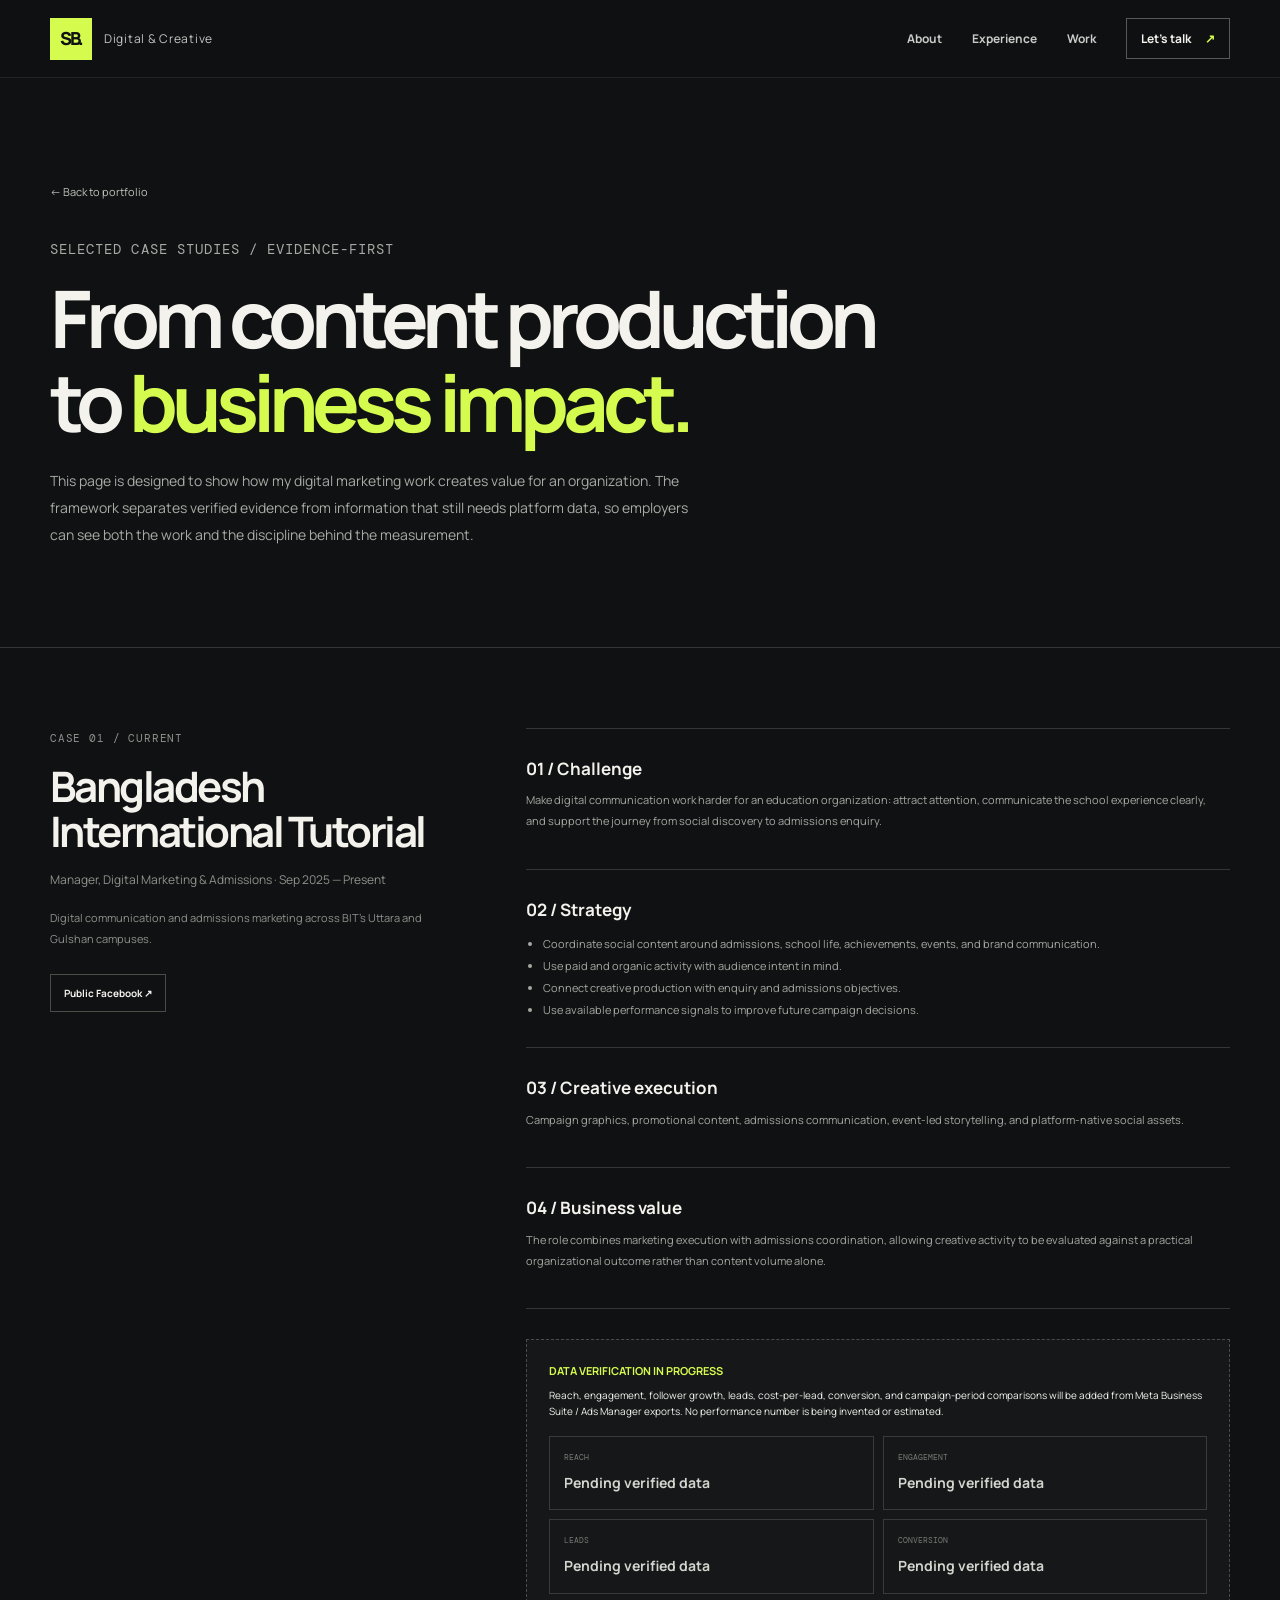
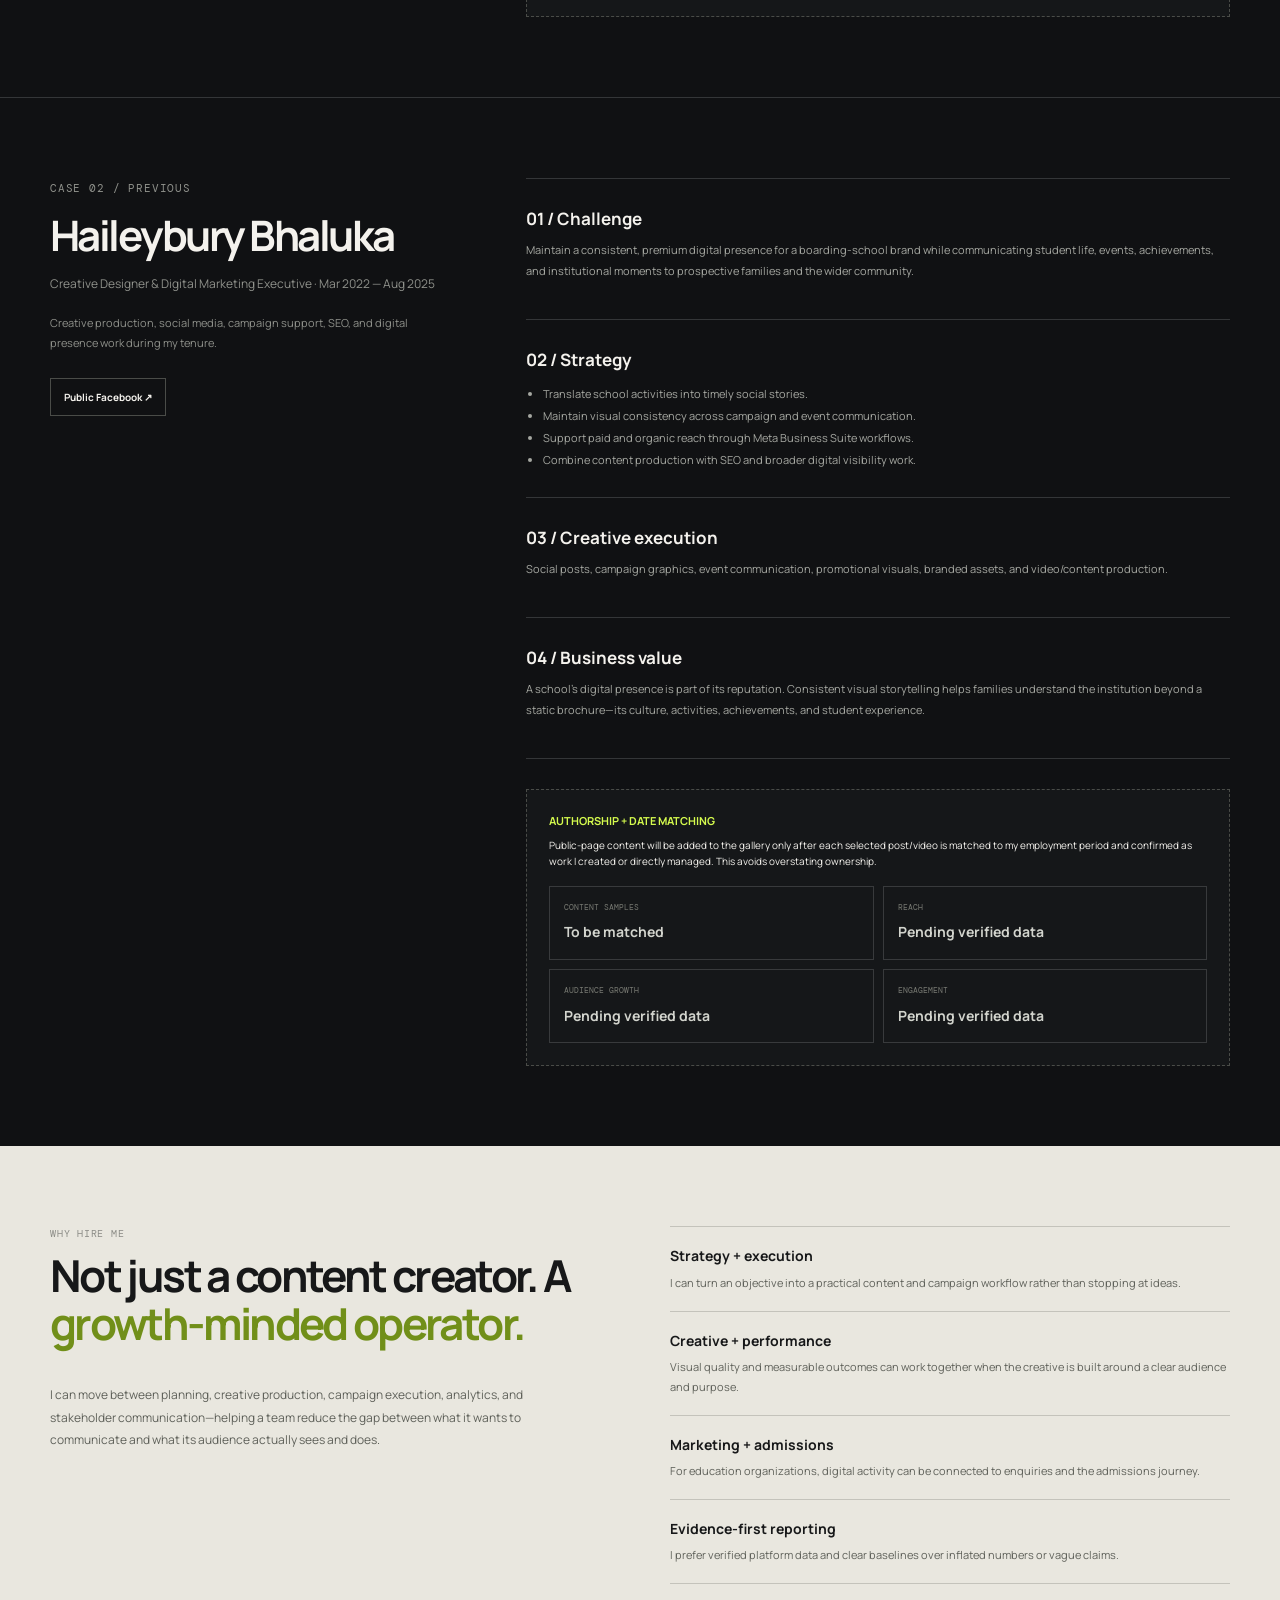
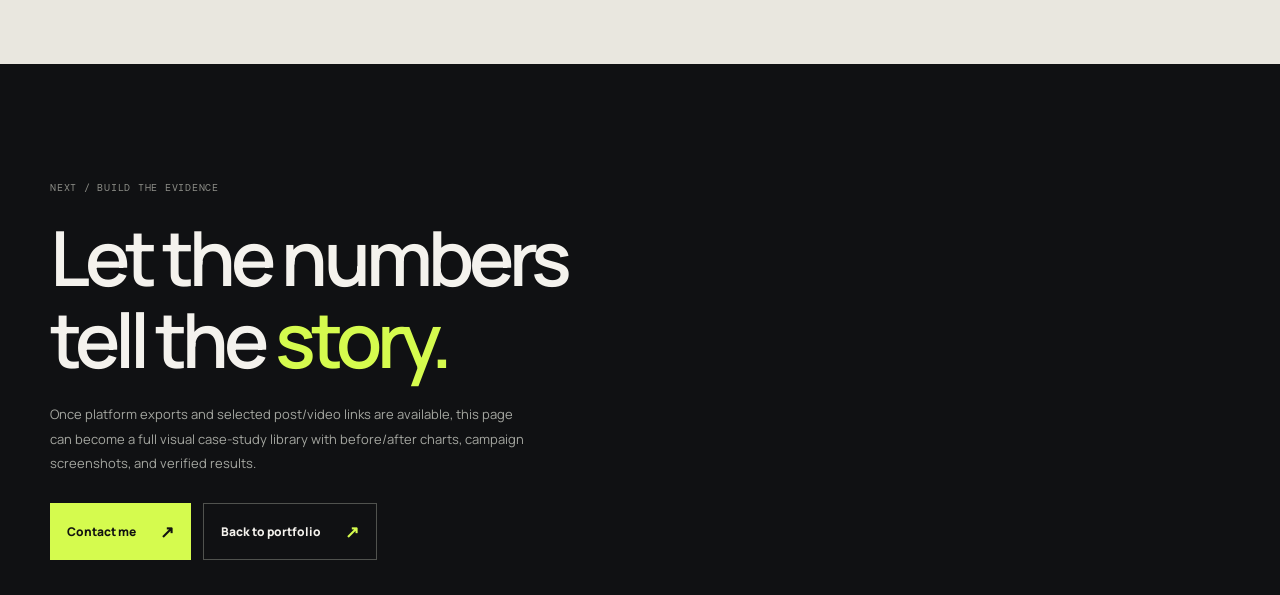
==== case-studies.html @ c9d2b6c3 "Add evidence-first marketing case studies" ====
<!DOCTYPE html>
<html lang="en">
<head>
  <meta charset="UTF-8">
  <meta name="viewport" content="width=device-width, initial-scale=1.0">
  <meta name="description" content="Sonjibon Barua — selected digital marketing and creative case studies from BIT and Haileybury Bhaluka.">
  <title>Case Studies — Sonjibon Barua</title>
  <link rel="preconnect" href="https://fonts.googleapis.com">
  <link rel="preconnect" href="https://fonts.gstatic.com" crossorigin>
  <link href="https://fonts.googleapis.com/css2?family=DM+Mono:wght@400;500&family=Manrope:wght@400;500;600;700;800&display=swap" rel="stylesheet">
  <link rel="stylesheet" href="styles.css">
  <style>
    .case-hero{padding:100px 0 85px}.case-hero h1{max-width:900px}.case-hero p{max-width:650px;color:#a8aaa4;font-size:14px;line-height:1.9}.back-link{display:inline-flex;gap:12px;margin-bottom:35px;font-size:11px;color:#bfc1bb}.case{padding:80px 0;border-top:1px solid #343638}.case-grid{display:grid;grid-template-columns:.72fr 1.28fr;gap:80px}.case-side{position:sticky;top:105px;align-self:start}.case-side h2{font-size:42px;line-height:1.08;letter-spacing:-.06em;margin:15px 0}.case-side .company{font-size:12px}.case-side p{font-size:11px;color:#8f918b;line-height:1.85}.case-main{border-top:1px solid #343638}.case-block{padding:26px 0;border-bottom:1px solid #343638}.case-block h3{font-size:17px;margin:0 0 8px}.case-block p{font-size:11px;color:#a6a8a2;line-height:1.9;max-width:700px}.case-list{margin:10px 0 0;padding-left:17px;color:#a6a8a2;font-size:11px;line-height:2}.evidence{margin-top:30px;padding:22px;border:1px dashed #4a4c48;background:#151719}.evidence strong{display:block;color:var(--accent);font-size:11px;margin-bottom:7px}.evidence p{margin:0;font-size:10px}.metric-grid{display:grid;grid-template-columns:repeat(2,1fr);gap:9px;margin-top:17px}.metric{border:1px solid #383a3c;padding:14px}.metric span{display:block;font-family:var(--mono);font-size:8px;color:#777972;margin-bottom:6px}.metric b{font-size:14px;color:#d2d4cd}.value-band{background:var(--paper);color:var(--dark-ink);padding:80px 0}.value-grid{display:grid;grid-template-columns:1fr 1fr;gap:60px}.value-grid h2{font-size:44px;line-height:1.08;letter-spacing:-.06em}.value-grid h2 em{color:#718f19;font-style:normal}.value-list{border-top:1px solid #c4c3bb}.value-item{padding:18px 0;border-bottom:1px solid #c4c3bb}.value-item h3{font-size:14px;margin-bottom:5px}.value-item p{font-size:11px;color:#5f615a;margin:0;line-height:1.8}.source-links{display:flex;gap:10px;flex-wrap:wrap;margin-top:25px}.source-links a{border:1px solid #4a4c48;padding:10px 13px;font-size:10px;font-weight:700}.source-links a:hover{background:#242625;color:var(--accent)}@media(max-width:700px){.case-hero{padding:70px 0}.case-grid,.value-grid{grid-template-columns:1fr;gap:35px}.case-side{position:static}.case-side h2{font-size:38px}.metric-grid{grid-template-columns:1fr}.value-grid h2{font-size:39px}}
  </style>
</head>
<body>
<header class="site-header">
  <a class="brand" href="index.html"><span class="brand-mark">SB.</span><span class="brand-label">Digital & Creative</span></a>
  <nav class="nav-links" style="display:flex"><a href="index.html#about">About</a><a href="index.html#experience">Experience</a><a href="index.html#work">Work</a><a class="nav-cta" href="index.html#contact">Let’s talk <span>↗</span></a></nav>
</header>
<main>
  <section class="case-hero section-wrap">
    <a class="back-link" href="index.html">← Back to portfolio</a>
    <p class="section-kicker">SELECTED CASE STUDIES / EVIDENCE-FIRST</p>
    <h1>From content production to <em>business impact.</em></h1>
    <p>This page is designed to show how my digital marketing work creates value for an organization. The framework separates verified evidence from information that still needs platform data, so employers can see both the work and the discipline behind the measurement.</p>
  </section>

  <section class="case" id="bit">
    <div class="section-wrap case-grid">
      <aside class="case-side">
        <p class="section-kicker">CASE 01 / CURRENT</p>
        <h2>Bangladesh International Tutorial</h2>
        <p class="company">Manager, Digital Marketing & Admissions · Sep 2025 — Present</p>
        <p>Digital communication and admissions marketing across BIT’s Uttara and Gulshan campuses.</p>
        <div class="source-links"><a href="https://www.facebook.com/bitschoolofficialpage" target="_blank" rel="noreferrer">Public Facebook ↗</a></div>
      </aside>
      <div class="case-main">
        <div class="case-block"><h3>01 / Challenge</h3><p>Make digital communication work harder for an education organization: attract attention, communicate the school experience clearly, and support the journey from social discovery to admissions enquiry.</p></div>
        <div class="case-block"><h3>02 / Strategy</h3><ul class="case-list"><li>Coordinate social content around admissions, school life, achievements, events, and brand communication.</li><li>Use paid and organic activity with audience intent in mind.</li><li>Connect creative production with enquiry and admissions objectives.</li><li>Use available performance signals to improve future campaign decisions.</li></ul></div>
        <div class="case-block"><h3>03 / Creative execution</h3><p>Campaign graphics, promotional content, admissions communication, event-led storytelling, and platform-native social assets.</p></div>
        <div class="case-block"><h3>04 / Business value</h3><p>The role combines marketing execution with admissions coordination, allowing creative activity to be evaluated against a practical organizational outcome rather than content volume alone.</p></div>
        <div class="evidence"><strong>DATA VERIFICATION IN PROGRESS</strong><p>Reach, engagement, follower growth, leads, cost-per-lead, conversion, and campaign-period comparisons will be added from Meta Business Suite / Ads Manager exports. No performance number is being invented or estimated.</p><div class="metric-grid"><div class="metric"><span>REACH</span><b>Pending verified data</b></div><div class="metric"><span>ENGAGEMENT</span><b>Pending verified data</b></div><div class="metric"><span>LEADS</span><b>Pending verified data</b></div><div class="metric"><span>CONVERSION</span><b>Pending verified data</b></div></div></div>
      </div>
    </div>
  </section>

  <section class="case" id="haileybury">
    <div class="section-wrap case-grid">
      <aside class="case-side">
        <p class="section-kicker">CASE 02 / PREVIOUS</p>
        <h2>Haileybury Bhaluka</h2>
        <p class="company">Creative Designer & Digital Marketing Executive · Mar 2022 — Aug 2025</p>
        <p>Creative production, social media, campaign support, SEO, and digital presence work during my tenure.</p>
        <div class="source-links"><a href="https://www.facebook.com/haileybury.bhaluka" target="_blank" rel="noreferrer">Public Facebook ↗</a></div>
      </aside>
      <div class="case-main">
        <div class="case-block"><h3>01 / Challenge</h3><p>Maintain a consistent, premium digital presence for a boarding-school brand while communicating student life, events, achievements, and institutional moments to prospective families and the wider community.</p></div>
        <div class="case-block"><h3>02 / Strategy</h3><ul class="case-list"><li>Translate school activities into timely social stories.</li><li>Maintain visual consistency across campaign and event communication.</li><li>Support paid and organic reach through Meta Business Suite workflows.</li><li>Combine content production with SEO and broader digital visibility work.</li></ul></div>
        <div class="case-block"><h3>03 / Creative execution</h3><p>Social posts, campaign graphics, event communication, promotional visuals, branded assets, and video/content production.</p></div>
        <div class="case-block"><h3>04 / Business value</h3><p>A school’s digital presence is part of its reputation. Consistent visual storytelling helps families understand the institution beyond a static brochure—its culture, activities, achievements, and student experience.</p></div>
        <div class="evidence"><strong>AUTHORSHIP + DATE MATCHING</strong><p>Public-page content will be added to the gallery only after each selected post/video is matched to my employment period and confirmed as work I created or directly managed. This avoids overstating ownership.</p><div class="metric-grid"><div class="metric"><span>CONTENT SAMPLES</span><b>To be matched</b></div><div class="metric"><span>REACH</span><b>Pending verified data</b></div><div class="metric"><span>AUDIENCE GROWTH</span><b>Pending verified data</b></div><div class="metric"><span>ENGAGEMENT</span><b>Pending verified data</b></div></div></div>
      </div>
    </div>
  </section>

  <section class="value-band">
    <div class="section-wrap value-grid">
      <div><p class="section-kicker">WHY HIRE ME</p><h2>Not just a content creator. A <em>growth-minded operator.</em></h2><p style="font-size:12px;line-height:1.9;color:#5f615a;max-width:480px">I can move between planning, creative production, campaign execution, analytics, and stakeholder communication—helping a team reduce the gap between what it wants to communicate and what its audience actually sees and does.</p></div>
      <div class="value-list">
        <div class="value-item"><h3>Strategy + execution</h3><p>I can turn an objective into a practical content and campaign workflow rather than stopping at ideas.</p></div>
        <div class="value-item"><h3>Creative + performance</h3><p>Visual quality and measurable outcomes can work together when the creative is built around a clear audience and purpose.</p></div>
        <div class="value-item"><h3>Marketing + admissions</h3><p>For education organizations, digital activity can be connected to enquiries and the admissions journey.</p></div>
        <div class="value-item"><h3>Evidence-first reporting</h3><p>I prefer verified platform data and clear baselines over inflated numbers or vague claims.</p></div>
      </div>
    </div>
  </section>

  <section class="contact-section"><div class="section-wrap contact-inner"><p class="section-kicker">NEXT / BUILD THE EVIDENCE</p><h2>Let the numbers<br>tell the <em>story.</em></h2><p>Once platform exports and selected post/video links are available, this page can become a full visual case-study library with before/after charts, campaign screenshots, and verified results.</p><div class="contact-actions"><a class="button button-primary" href="index.html#contact">Contact me <span>↗</span></a><a class="button button-outline" href="index.html">Back to portfolio <span>↗</span></a></div></div></section>
</main>
</body>
</html>
---- styles.css ----
:root{--bg:#101113;--panel:#17191c;--ink:#f4f2ed;--muted:#a1a3a4;--line:#343638;--accent:#d5fb4e;--coral:#ff765d;--paper:#e9e7df;--dark-ink:#171819;--font:"Manrope",sans-serif;--mono:"DM Mono",monospace}
*{box-sizing:border-box}html{scroll-behavior:smooth;scroll-padding-top:86px}body{margin:0;color:var(--ink);background:var(--bg);font-family:var(--font);line-height:1.6;overflow-x:hidden}a{color:inherit;text-decoration:none}button{font:inherit}::selection{color:var(--bg);background:var(--accent)}.section-wrap{width:min(1180px,calc(100% - 64px));margin-inline:auto}
.site-header{height:78px;padding:0 max(32px,calc((100vw - 1180px)/2));display:flex;align-items:center;justify-content:space-between;border-bottom:1px solid rgba(255,255,255,.08);position:sticky;top:0;z-index:20;background:rgba(16,17,19,.9);backdrop-filter:blur(18px)}.brand{display:flex;align-items:center;gap:12px}.brand-mark{display:grid;place-items:center;width:42px;height:42px;color:var(--bg);background:var(--accent);font-weight:800;letter-spacing:-2px;font-size:18px}.brand-label{font-size:12px;color:#c5c5c2;letter-spacing:.06em}.nav-links{display:flex;align-items:center;gap:30px;font-size:12px;font-weight:700}.nav-links a{color:#cacbc8;transition:color .2s}.nav-links a:hover{color:var(--accent)}.nav-links .nav-cta{border:1px solid #595a58;color:var(--ink);padding:10px 14px}.nav-cta span{color:var(--accent);margin-left:12px}.menu-toggle{display:none}
.hero{min-height:690px;display:grid;grid-template-columns:1.08fr .92fr;align-items:center;gap:44px;padding-top:72px;padding-bottom:74px;position:relative}.eyebrow,.section-kicker,.mono,.art-label,.art-foot,.project-type,.impact-label,.hero-bottomline,.timeline-date{font-family:var(--mono);letter-spacing:.075em;font-size:10px}.eyebrow{display:flex;align-items:center;gap:10px;color:#bbbdb8;margin-bottom:24px}.status-dot{width:7px;height:7px;background:var(--accent);border-radius:50%;box-shadow:0 0 15px rgba(213,251,78,.55)}h1,h2,h3,p{margin-top:0}h1{font-size:clamp(48px,6.2vw,82px);line-height:1.06;letter-spacing:-.075em;font-weight:700;margin-bottom:24px}h1 em,h2 em,.statement span{font-style:normal;color:var(--accent)}.hero-lede{max-width:540px;font-size:15px;line-height:1.9;color:#b8b9b6}.hero-actions{display:flex;gap:26px;align-items:center;margin-top:32px}.button{display:inline-flex;align-items:center;justify-content:space-between;gap:24px;padding:14px 17px;font-size:12px;font-weight:800;transition:transform .2s,background .2s,color .2s}.button:hover{transform:translateY(-3px)}.button span{font-size:17px}.button-primary{background:var(--accent);color:#121310}.button-primary:hover{background:#e2ff82}.text-link{display:inline-flex;align-items:center;gap:14px;border-bottom:1px solid #62645f;padding-bottom:6px;font-size:12px;font-weight:700}.text-link span{color:var(--accent)}.hero-note{display:flex;align-items:center;gap:9px;margin-top:55px;color:#aaa;font-size:10px}.hero-note .mono{color:#737570;font-size:9px}.note-separator{height:14px;width:1px;background:#494a47;margin:0 7px}
.hero-visual{min-height:430px;position:relative;display:grid;place-items:center;isolation:isolate}.hero-visual:before{content:"";position:absolute;inset:12% 7%;background:radial-gradient(ellipse,rgba(213,251,78,.14),transparent 60%);filter:blur(15px);z-index:-1}.visual-orbit{position:absolute;width:min(380px,90%);aspect-ratio:1;border:1px solid rgba(255,255,255,.12);border-radius:50%}.orbit-one{transform:rotate(-30deg) scaleY(.74);border-color:rgba(213,251,78,.45)}.orbit-two{transform:rotate(42deg) scaleY(.96);width:min(300px,74%);border-style:dashed}.visual-core{width:208px;height:208px;border-radius:50%;display:flex;flex-direction:column;justify-content:center;align-items:center;background:linear-gradient(135deg,#d9fc62,#a8cf34);color:#141610;box-shadow:0 20px 90px rgba(213,251,78,.12);transform:rotate(-8deg)}.visual-core span{font-family:var(--mono);font-size:10px;letter-spacing:.13em}.visual-core strong{font-size:42px;font-weight:400;line-height:1.3}.float-tag{position:absolute;padding:11px 14px;font-size:11px;background:#222427;border:1px solid #404247;box-shadow:0 12px 35px #0004}.tag-top{top:15%;right:0;transform:rotate(5deg)}.tag-spark{color:var(--coral);margin-right:8px}.tag-bottom{left:0;bottom:18%;transform:rotate(-4deg)}.tag-bottom span{color:var(--accent);margin-left:15px}.visual-index{position:absolute;bottom:5%;right:6%;color:#70716d}.hero-bottomline{position:absolute;bottom:22px;left:0;right:0;display:flex;gap:16px;align-items:center;color:#6f716d;font-size:9px}.scroll-line{width:80px;height:1px;background:#666762}
.intro-band{background:var(--paper);color:var(--dark-ink);padding:85px 0 88px}.intro-grid{display:grid;grid-template-columns:1fr 2fr;gap:45px}.section-kicker{color:#8c8d87;font-size:10px}.intro-grid .section-kicker{color:#53554e}.statement{font-size:clamp(25px,3.3vw,43px);line-height:1.35;max-width:800px;letter-spacing:-.04em;font-weight:600;margin-bottom:20px}.statement span{color:#718f19}.muted{color:#666862}.intro-sub{max-width:590px;font-size:13px}
.about-section{padding-top:125px;padding-bottom:128px}.section-heading{display:grid;grid-template-columns:1fr 2fr;gap:45px;margin-bottom:58px;align-items:start}.section-heading h2,.work-header h2,.impact-heading h2,.toolkit-title h2,.contact-inner h2{font-size:clamp(38px,5vw,62px);line-height:1.08;letter-spacing:-.065em;font-weight:600;margin:0}.about-content{display:grid;grid-template-columns:.9fr 1.1fr;gap:100px}.about-copy{max-width:450px;color:#aeb0ac;font-size:13px;line-height:1.95}.about-copy .large-copy{color:var(--ink);font-size:21px;font-weight:600;line-height:1.55;letter-spacing:-.025em}.about-copy .text-link{color:var(--ink);margin-top:14px}.capability-list{border-top:1px solid var(--line)}.capability{display:grid;grid-template-columns:35px 1fr 20px;align-items:start;gap:20px;padding:21px 0;border-bottom:1px solid var(--line)}.cap-num{color:var(--accent);font-family:var(--mono);font-size:10px;padding-top:5px}.capability h3{font-size:16px;margin-bottom:4px;letter-spacing:-.03em}.capability p{color:#999b97;font-size:11px;margin-bottom:0}.cap-arrow{color:#74766f}
.experience-section{padding:112px 0 120px;background:#181a1c}.experience-section .section-heading{margin-bottom:55px}.timeline{border-top:1px solid #37393b}.timeline-item{display:grid;grid-template-columns:.65fr 2fr;gap:70px;padding:35px 0 38px;border-bottom:1px solid #37393b}.timeline-date{color:#a0a29b;padding-top:7px}.timeline-top{display:flex;justify-content:space-between;gap:20px}.timeline-top h3{font-size:19px;letter-spacing:-.035em;margin-bottom:5px}.company{font-size:12px;color:var(--accent);margin-bottom:17px}.timeline-index{color:#666861;font-family:var(--mono);font-size:11px}.timeline-description{font-size:12px;line-height:1.8;color:#b6b7b2;max-width:700px}.tag-row{display:flex;gap:7px;flex-wrap:wrap;margin-top:16px}.tag-row span{border:1px solid #45474a;color:#b9bbb5;padding:5px 9px;font-size:9px}.small-note{color:#797b76;font-size:10px;margin-top:20px}
.work-section{padding-top:125px;padding-bottom:125px}.work-header{display:grid;grid-template-columns:1fr 1fr;align-items:end;gap:50px;margin-bottom:52px}.work-header h2{margin-top:12px}.work-intro{font-size:12px;line-height:1.9;color:#a8aaa4;max-width:450px;justify-self:end}.project-grid{display:grid;grid-template-columns:repeat(2,minmax(0,1fr));gap:25px;align-items:start}.project-card{min-width:0;border:1px solid #343638;padding:12px 12px 20px;background:#17191b}.project-card:nth-child(3){grid-column:1/-1}.project-art{min-height:310px;position:relative;display:flex;flex-direction:column;justify-content:space-between;padding:24px;overflow:hidden}.art-bit{background:#d7e9ff;color:#101a38}.art-bit:before{content:"";position:absolute;width:300px;height:300px;border:1px solid #8aa6ce;border-radius:50%;right:-55px;top:-60px;box-shadow:0 0 0 30px #c8defc,0 0 0 60px #c0d7f8}.art-bit:after{content:"";position:absolute;width:100px;height:100px;right:30px;bottom:45px;border-radius:50%;background:#fc775a}.art-hailey{background:#dcd6c7;color:#21231f}.art-hailey:before{content:"";position:absolute;width:360px;height:240px;right:-65px;bottom:-80px;background:#a6b5a0;border-radius:50% 50% 0 0;transform:rotate(-18deg)}.art-hailey:after{content:"";position:absolute;width:130px;height:180px;right:90px;bottom:-10px;border:1px solid #667360;transform:rotate(22deg)}.art-process{min-height:260px;background:#d5fb4e;color:#11130d}.art-label{position:relative;z-index:1;font-size:9px}.art-typography{position:relative;z-index:1;font-size:clamp(42px,5vw,66px);font-weight:800;letter-spacing:-.08em;line-height:.95;margin-top:30px}.art-typography em{color:#ff765d}.art-foot{position:relative;z-index:2;display:flex;justify-content:space-between;font-size:9px}.art-foot span:last-child{font-size:16px}.process-stack{display:flex;gap:13px;align-items:center;flex-wrap:wrap;margin:26px 0;font-family:var(--mono);font-weight:500;font-size:clamp(12px,1.8vw,20px)}.process-stack b{font-size:18px}.project-meta{display:flex;justify-content:space-between;gap:12px;padding:23px 11px 0}.project-type{color:#999b95;font-size:8px;margin-bottom:7px}.project-meta h3{font-size:17px;letter-spacing:-.035em;margin-bottom:0}.project-number{font-family:var(--mono);color:#737570;font-size:10px;padding-top:4px}.project-description{margin:15px 11px;color:#a2a49e;font-size:11px;line-height:1.85;max-width:600px}.project-link{display:flex;justify-content:space-between;align-items:center;margin:17px 11px 0;border-top:1px solid #37393b;padding-top:14px;font-size:11px;font-weight:700}.project-link span{color:var(--accent);font-size:16px}.evidence-note{margin:14px 11px 0;color:#757771;font-size:9px;line-height:1.7}.work-disclaimer{margin-top:25px;color:#7d7f79;font-size:10px;line-height:1.8;max-width:850px}
.impact-section{padding:120px 0;background:#1b1d1e}.impact-layout{display:grid;grid-template-columns:.8fr 1.2fr;gap:90px}.impact-heading h2{margin:20px 0 24px}.impact-heading>p:last-child{font-size:12px;color:#a8aaa4;line-height:1.9;max-width:360px}.impact-content{border-top:1px solid #404244}.impact-row{display:grid;grid-template-columns:35px 1fr auto;align-items:start;gap:18px;border-bottom:1px solid #404244;padding:22px 0}.impact-icon{font-size:24px;color:var(--accent)}.impact-row h3{font-size:15px;margin-bottom:5px}.impact-row p{color:#a2a49e;font-size:11px;max-width:360px;line-height:1.8;margin:0}.impact-label{color:#777973;font-size:8px;padding-top:7px}.metrics-panel{margin-top:28px;background:#111214;border:1px solid #3a3c3d;padding:25px;display:grid;grid-template-columns:1fr .9fr;gap:25px}.metrics-panel .section-kicker{font-size:8px}.metrics-panel h3{font-size:19px;letter-spacing:-.04em;margin:10px 0}.metrics-panel p:not(.section-kicker){font-size:10px;color:#9b9d97;line-height:1.85;margin:0}.metric-placeholders{display:flex;flex-direction:column;gap:9px}.metric-placeholders span{display:flex;justify-content:space-between;gap:10px;border-bottom:1px solid #343638;padding-bottom:8px;font-size:10px;color:#aaa}.metric-placeholders b{font-weight:500;color:var(--accent);text-align:right}
.toolkit-section{padding:100px 0;background:var(--paper);color:var(--dark-ink)}.toolkit-grid{display:grid;grid-template-columns:1fr 1fr;gap:70px}.toolkit-title .section-kicker{color:#66685f}.toolkit-title h2{margin-top:20px}.toolkit-title h2 em{color:#718f19}.tool-groups{border-top:1px solid #c7c6be}.tool-group{padding:19px 0;border-bottom:1px solid #c7c6be}.tool-group .mono{font-size:9px;color:#6d6e66}.tool-group p{margin:9px 0 0;font-size:13px;line-height:1.9;font-weight:600}
.contact-section{padding:116px 0 35px}.contact-inner>.section-kicker{margin-bottom:20px}.contact-inner h2{font-size:clamp(44px,6vw,76px)}.contact-inner h2 em{color:var(--accent)}.contact-inner>p:not(.section-kicker){max-width:480px;color:#a5a7a1;font-size:13px;line-height:1.9;margin-top:22px}.contact-actions{display:flex;gap:12px;flex-wrap:wrap;margin-top:27px}.button-outline{border:1px solid #50524e;color:var(--ink)}.button-outline span{color:var(--accent)}.button-outline:hover{background:#222427}.contact-footer{display:flex;justify-content:space-between;gap:20px;border-top:1px solid #393b3d;padding-top:20px;margin-top:100px;color:#747670;font-family:var(--mono);font-size:8px;letter-spacing:.07em}.contact-footer a{color:#c3c5be}
.reveal{opacity:0;transform:translateY(18px);transition:opacity .7s ease,transform .7s ease}.reveal.is-visible{opacity:1;transform:translateY(0)}
@media(max-width:900px){.nav-links{gap:16px}.hero{grid-template-columns:1fr .85fr;gap:15px}.about-content{gap:45px}.timeline-item{gap:35px}.impact-layout{gap:45px}.metrics-panel{grid-template-columns:1fr}.visual-core{width:175px;height:175px}}
@media(max-width:700px){.section-wrap{width:calc(100% - 38px)}.site-header{height:68px;padding:0 19px}.brand-mark{width:37px;height:37px}.brand-label{font-size:10px}.menu-toggle{display:flex;flex-direction:column;gap:5px;justify-content:center;background:transparent;border:0;padding:10px}.menu-toggle span{width:22px;height:1px;background:var(--ink)}.nav-links{display:none;position:absolute;left:0;right:0;top:68px;padding:22px 20px 27px;background:#17191b;border-bottom:1px solid #383a3b;flex-direction:column;align-items:stretch;gap:18px}.nav-links.is-open{display:flex}.nav-links .nav-cta{display:flex;justify-content:space-between}.hero{grid-template-columns:1fr;padding-top:70px;padding-bottom:75px;gap:10px}.hero-copy{position:relative;z-index:2}h1{font-size:clamp(48px,12vw,70px)}.hero-lede{font-size:13px}.hero-visual{min-height:340px;margin-top:0}.visual-core{width:160px;height:160px}.visual-core strong{font-size:33px}.visual-orbit{width:290px}.orbit-two{width:235px}.tag-top{right:1%;top:14%}.tag-bottom{left:0;bottom:11%}.hero-note{margin-top:35px;flex-wrap:wrap}.hero-bottomline{bottom:22px}.intro-band{padding:60px 0}.intro-grid,.section-heading,.about-content,.timeline-item,.work-header,.impact-layout,.toolkit-grid{grid-template-columns:1fr;gap:22px}.statement{font-size:29px}.about-section,.work-section{padding-top:78px;padding-bottom:82px}.section-heading{margin-bottom:34px}.section-heading h2,.work-header h2,.impact-heading h2,.toolkit-title h2{font-size:44px}.about-content{gap:35px}.experience-section{padding:78px 0}.timeline-item{gap:12px;padding:25px 0}.timeline-date{padding:0}.timeline-top h3{font-size:16px}.work-header{margin-bottom:30px}.work-intro{justify-self:start}.project-grid{grid-template-columns:1fr;gap:18px}.project-card:nth-child(3){grid-column:auto}.project-art{min-height:285px}.art-process{min-height:245px}.impact-section{padding:80px 0}.impact-layout{gap:40px}.impact-row{grid-template-columns:27px 1fr;gap:13px}.impact-label{grid-column:2}.metrics-panel{padding:20px}.toolkit-section{padding:75px 0}.toolkit-grid{gap:34px}.contact-section{padding:80px 0 24px}.contact-inner h2{font-size:47px}.contact-footer{margin-top:75px;display:grid;grid-template-columns:1fr 1fr}.contact-footer span:nth-child(2){grid-column:1/-1;grid-row:2}.contact-footer a{justify-self:end;grid-column:2;grid-row:1}}
@media(prefers-reduced-motion:reduce){html{scroll-behavior:auto}.reveal{opacity:1;transform:none;transition:none}*{transition:none!important}}
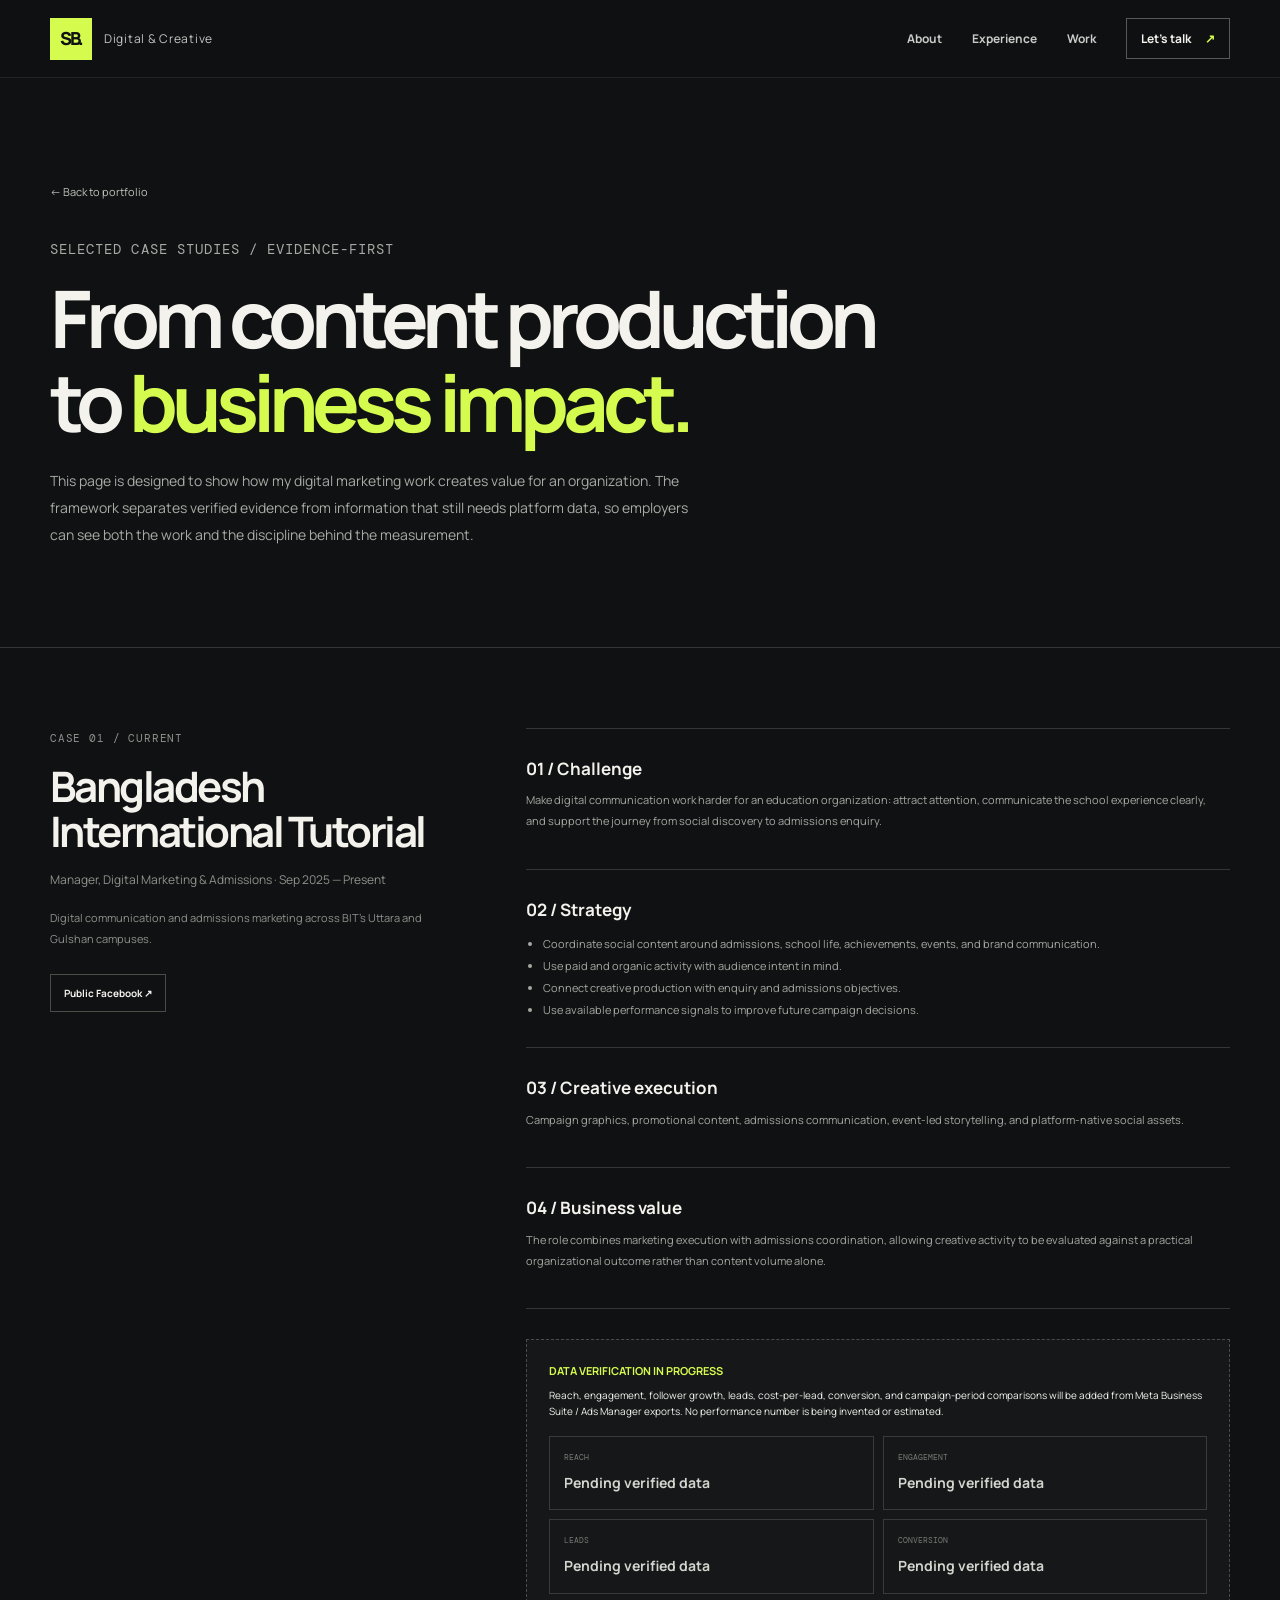
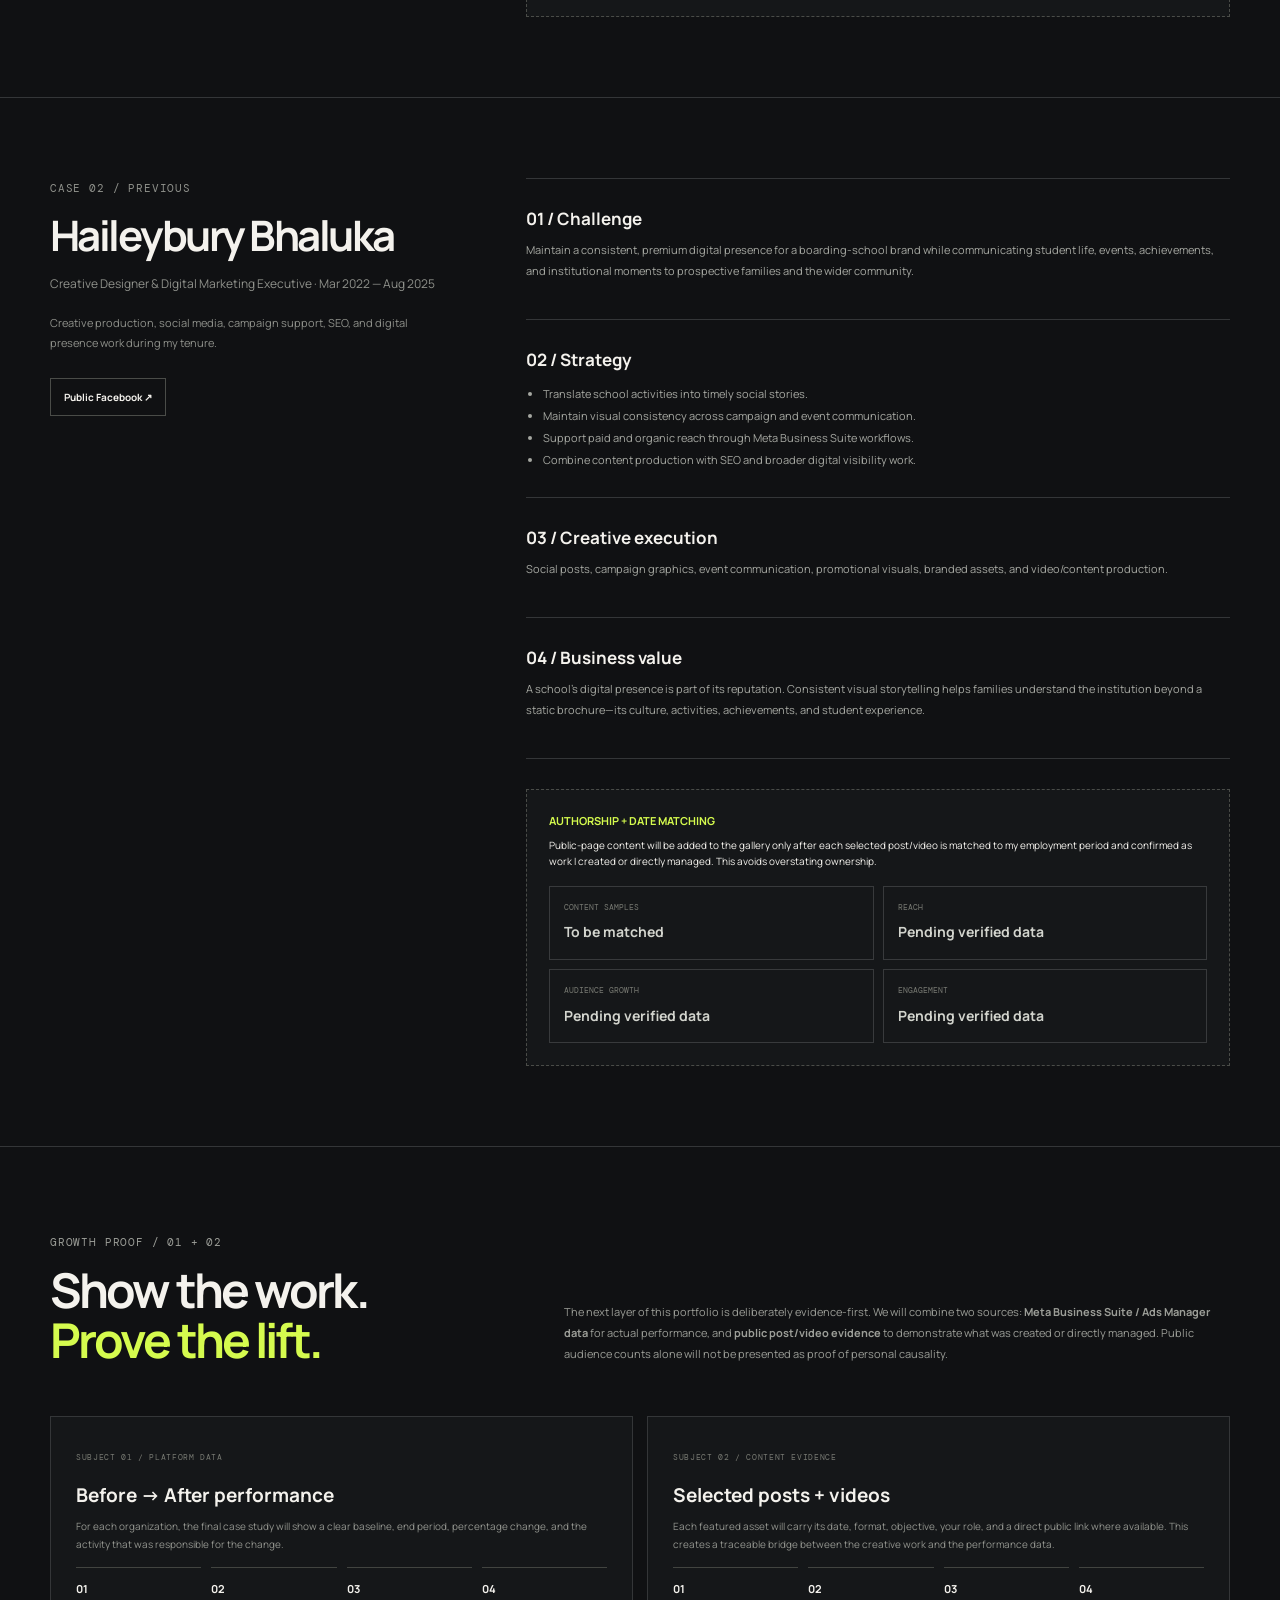
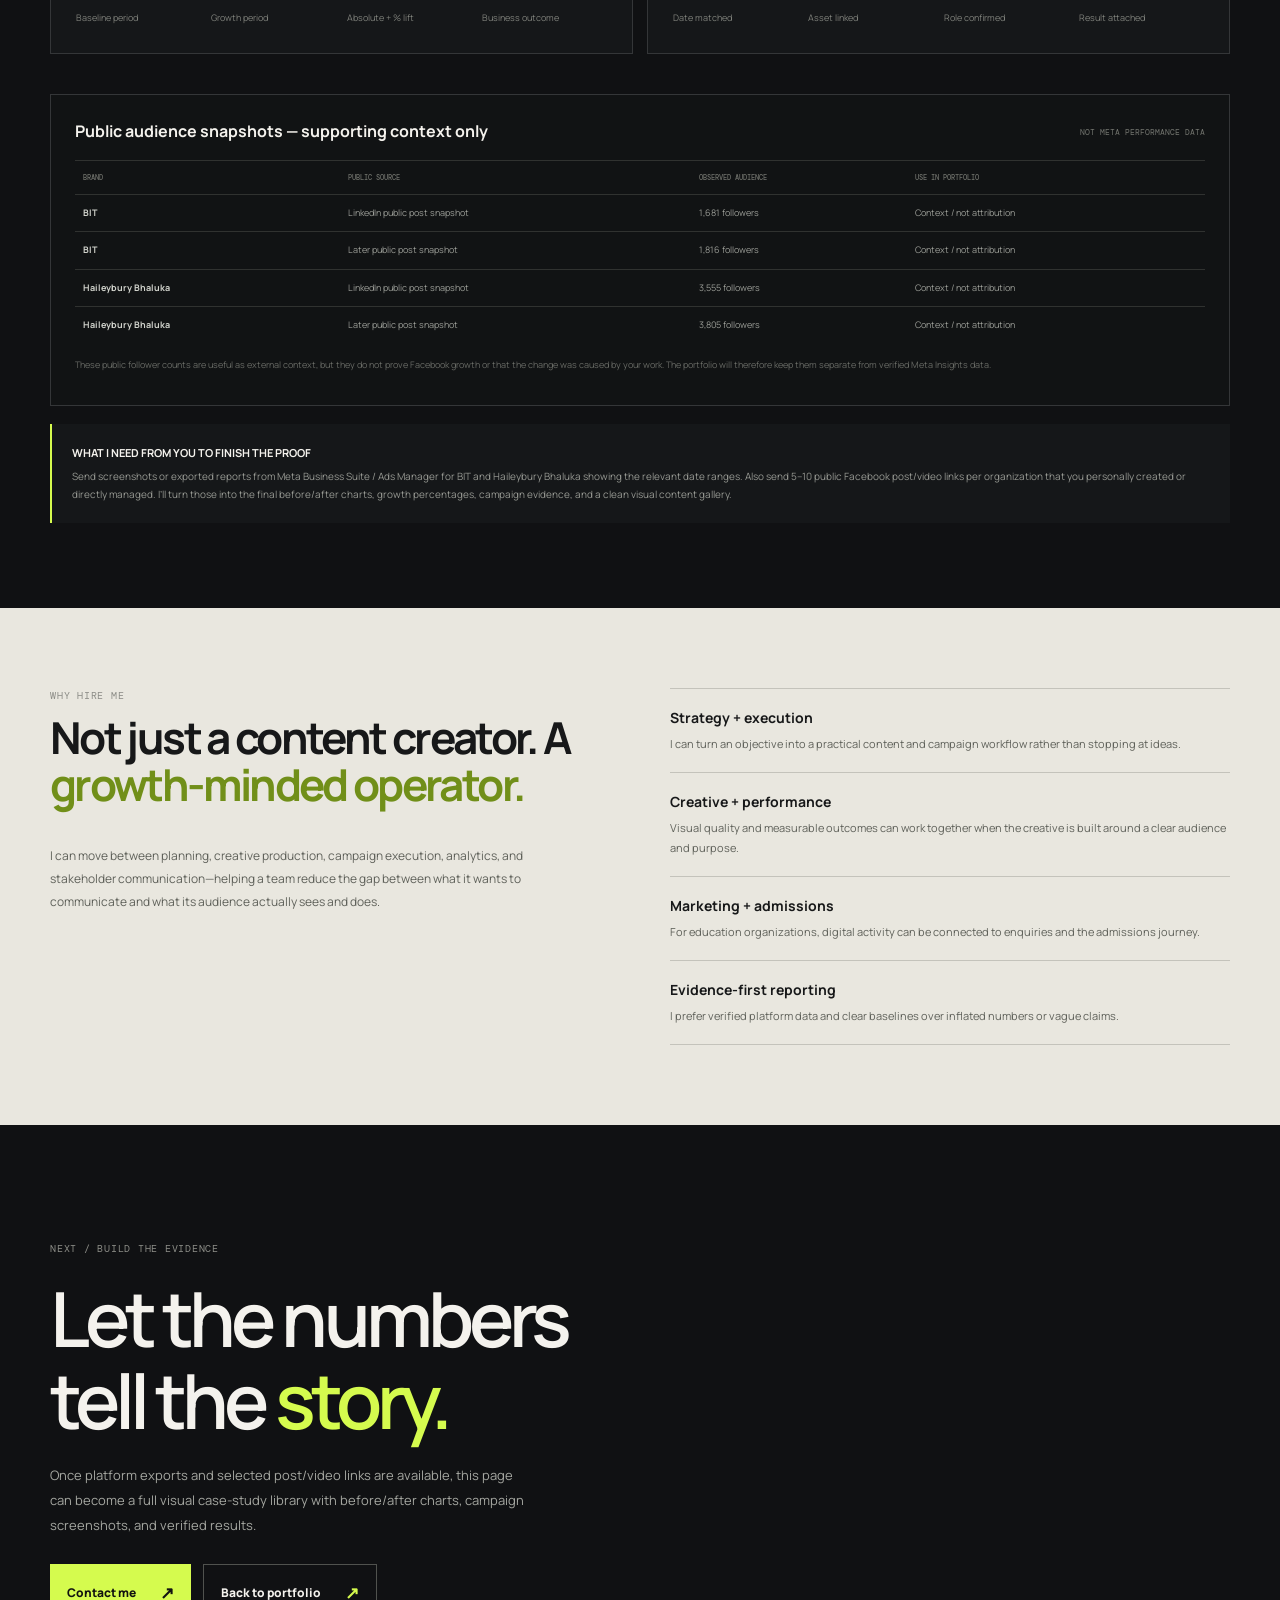
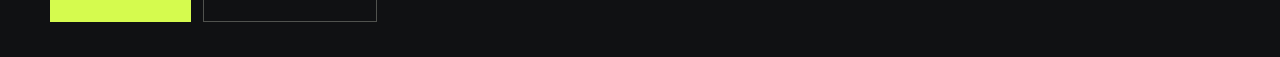
==== commit 2d74210d: "Build evidence-first growth proof section" ====
--- a/case-studies.html
+++ b/case-studies.html
@@ -10,7 +10,9 @@
   <link href="https://fonts.googleapis.com/css2?family=DM+Mono:wght@400;500&family=Manrope:wght@400;500;600;700;800&display=swap" rel="stylesheet">
   <link rel="stylesheet" href="styles.css">
   <style>
-    .case-hero{padding:100px 0 85px}.case-hero h1{max-width:900px}.case-hero p{max-width:650px;color:#a8aaa4;font-size:14px;line-height:1.9}.back-link{display:inline-flex;gap:12px;margin-bottom:35px;font-size:11px;color:#bfc1bb}.case{padding:80px 0;border-top:1px solid #343638}.case-grid{display:grid;grid-template-columns:.72fr 1.28fr;gap:80px}.case-side{position:sticky;top:105px;align-self:start}.case-side h2{font-size:42px;line-height:1.08;letter-spacing:-.06em;margin:15px 0}.case-side .company{font-size:12px}.case-side p{font-size:11px;color:#8f918b;line-height:1.85}.case-main{border-top:1px solid #343638}.case-block{padding:26px 0;border-bottom:1px solid #343638}.case-block h3{font-size:17px;margin:0 0 8px}.case-block p{font-size:11px;color:#a6a8a2;line-height:1.9;max-width:700px}.case-list{margin:10px 0 0;padding-left:17px;color:#a6a8a2;font-size:11px;line-height:2}.evidence{margin-top:30px;padding:22px;border:1px dashed #4a4c48;background:#151719}.evidence strong{display:block;color:var(--accent);font-size:11px;margin-bottom:7px}.evidence p{margin:0;font-size:10px}.metric-grid{display:grid;grid-template-columns:repeat(2,1fr);gap:9px;margin-top:17px}.metric{border:1px solid #383a3c;padding:14px}.metric span{display:block;font-family:var(--mono);font-size:8px;color:#777972;margin-bottom:6px}.metric b{font-size:14px;color:#d2d4cd}.value-band{background:var(--paper);color:var(--dark-ink);padding:80px 0}.value-grid{display:grid;grid-template-columns:1fr 1fr;gap:60px}.value-grid h2{font-size:44px;line-height:1.08;letter-spacing:-.06em}.value-grid h2 em{color:#718f19;font-style:normal}.value-list{border-top:1px solid #c4c3bb}.value-item{padding:18px 0;border-bottom:1px solid #c4c3bb}.value-item h3{font-size:14px;margin-bottom:5px}.value-item p{font-size:11px;color:#5f615a;margin:0;line-height:1.8}.source-links{display:flex;gap:10px;flex-wrap:wrap;margin-top:25px}.source-links a{border:1px solid #4a4c48;padding:10px 13px;font-size:10px;font-weight:700}.source-links a:hover{background:#242625;color:var(--accent)}@media(max-width:700px){.case-hero{padding:70px 0}.case-grid,.value-grid{grid-template-columns:1fr;gap:35px}.case-side{position:static}.case-side h2{font-size:38px}.metric-grid{grid-template-columns:1fr}.value-grid h2{font-size:39px}}
+    .case-hero{padding:100px 0 85px}.case-hero h1{max-width:900px}.case-hero p{max-width:650px;color:#a8aaa4;font-size:14px;line-height:1.9}.back-link{display:inline-flex;gap:12px;margin-bottom:35px;font-size:11px;color:#bfc1bb}.case{padding:80px 0;border-top:1px solid #343638}.case-grid{display:grid;grid-template-columns:.72fr 1.28fr;gap:80px}.case-side{position:sticky;top:105px;align-self:start}.case-side h2{font-size:42px;line-height:1.08;letter-spacing:-.06em;margin:15px 0}.case-side .company{font-size:12px}.case-side p{font-size:11px;color:#8f918b;line-height:1.85}.case-main{border-top:1px solid #343638}.case-block{padding:26px 0;border-bottom:1px solid #343638}.case-block h3{font-size:17px;margin:0 0 8px}.case-block p{font-size:11px;color:#a6a8a2;line-height:1.9;max-width:700px}.case-list{margin:10px 0 0;padding-left:17px;color:#a6a8a2;font-size:11px;line-height:2}.evidence{margin-top:30px;padding:22px;border:1px dashed #4a4c48;background:#151719}.evidence strong{display:block;color:var(--accent);font-size:11px;margin-bottom:7px}.evidence p{margin:0;font-size:10px}.metric-grid{display:grid;grid-template-columns:repeat(2,1fr);gap:9px;margin-top:17px}.metric{border:1px solid #383a3c;padding:14px}.metric span{display:block;font-family:var(--mono);font-size:8px;color:#777972;margin-bottom:6px}.metric b{font-size:14px;color:#d2d4cd}.value-band{background:var(--paper);color:var(--dark-ink);padding:80px 0}.value-grid{display:grid;grid-template-columns:1fr 1fr;gap:60px}.value-grid h2{font-size:44px;line-height:1.08;letter-spacing:-.06em}.value-grid h2 em{color:#718f19;font-style:normal}.value-list{border-top:1px solid #c4c3bb}.value-item{padding:18px 0;border-bottom:1px solid #c4c3bb}.value-item h3{font-size:14px;margin-bottom:5px}.value-item p{font-size:11px;color:#5f615a;margin:0;line-height:1.8}.source-links{display:flex;gap:10px;flex-wrap:wrap;margin-top:25px}.source-links a{border:1px solid #4a4c48;padding:10px 13px;font-size:10px;font-weight:700}.source-links a:hover{background:#242625;color:var(--accent)}
+    .proof{padding:85px 0;border-top:1px solid #343638}.proof-head{display:grid;grid-template-columns:.8fr 1.2fr;gap:70px;align-items:end}.proof-head h2{font-size:48px;line-height:1.03;letter-spacing:-.06em;margin:12px 0}.proof-head h2 em{color:var(--accent);font-style:normal}.proof-head p{font-size:11px;color:#9b9d97;line-height:1.9;max-width:650px}.proof-grid{display:grid;grid-template-columns:1fr 1fr;gap:14px;margin-top:40px}.proof-card{border:1px solid #343638;padding:25px;background:#151719}.proof-card .tag{font-family:var(--mono);font-size:8px;color:#777972;letter-spacing:.08em}.proof-card h3{font-size:19px;margin:12px 0 7px}.proof-card p{font-size:10px;color:#92948e;line-height:1.8;margin:0}.proof-steps{display:grid;grid-template-columns:repeat(4,1fr);gap:10px;margin-top:14px}.proof-step{border-top:1px solid #424440;padding-top:12px}.proof-step b{display:block;font-size:11px;margin-bottom:5px}.proof-step span{font-size:9px;line-height:1.6;color:#7f817b}.snapshot{margin-top:40px;padding:24px;border:1px solid #343638;background:#111314}.snapshot-title{display:flex;justify-content:space-between;gap:20px;align-items:center}.snapshot-title h3{font-size:16px;margin:0}.snapshot-title span{font-family:var(--mono);font-size:8px;color:#73756f}.snapshot-table{width:100%;border-collapse:collapse;margin-top:15px;font-size:9px}.snapshot-table th,.snapshot-table td{text-align:left;padding:11px 8px;border-top:1px solid #303230;color:#9b9d97}.snapshot-table th{font-family:var(--mono);font-size:7px;color:#6f716b;font-weight:500}.snapshot-table td strong{color:#d1d3cc}.verification-note{margin-top:14px;font-size:9px!important;color:#686a65!important}.proof-cta{margin-top:18px;padding:20px;border-left:2px solid var(--accent);background:#151719}.proof-cta b{display:block;font-size:11px;margin-bottom:5px}.proof-cta p{margin:0;font-size:10px;color:#969892;line-height:1.8}
+    @media(max-width:700px){.case-hero{padding:70px 0}.case-grid,.value-grid,.proof-head,.proof-grid{grid-template-columns:1fr;gap:35px}.case-side{position:static}.case-side h2{font-size:38px}.metric-grid{grid-template-columns:1fr}.value-grid h2{font-size:39px}.proof-head h2{font-size:39px}.proof-steps{grid-template-columns:1fr 1fr}.snapshot{overflow-x:auto}.snapshot-table{min-width:650px}}
   </style>
 </head>
 <body>
@@ -64,6 +66,28 @@
     </div>
   </section>
 
+  <section class="proof" id="growth-proof">
+    <div class="section-wrap">
+      <div class="proof-head">
+        <div><p class="section-kicker">GROWTH PROOF / 01 + 02</p><h2>Show the work.<br><em>Prove the lift.</em></h2></div>
+        <p>The next layer of this portfolio is deliberately evidence-first. We will combine two sources: <strong>Meta Business Suite / Ads Manager data</strong> for actual performance, and <strong>public post/video evidence</strong> to demonstrate what was created or directly managed. Public audience counts alone will not be presented as proof of personal causality.</p>
+      </div>
+
+      <div class="proof-grid">
+        <article class="proof-card"><span class="tag">SUBJECT 01 / PLATFORM DATA</span><h3>Before → After performance</h3><p>For each organization, the final case study will show a clear baseline, end period, percentage change, and the activity that was responsible for the change.</p><div class="proof-steps"><div class="proof-step"><b>01</b><span>Baseline period</span></div><div class="proof-step"><b>02</b><span>Growth period</span></div><div class="proof-step"><b>03</b><span>Absolute + % lift</span></div><div class="proof-step"><b>04</b><span>Business outcome</span></div></div></article>
+        <article class="proof-card"><span class="tag">SUBJECT 02 / CONTENT EVIDENCE</span><h3>Selected posts + videos</h3><p>Each featured asset will carry its date, format, objective, your role, and a direct public link where available. This creates a traceable bridge between the creative work and the performance data.</p><div class="proof-steps"><div class="proof-step"><b>01</b><span>Date matched</span></div><div class="proof-step"><b>02</b><span>Asset linked</span></div><div class="proof-step"><b>03</b><span>Role confirmed</span></div><div class="proof-step"><b>04</b><span>Result attached</span></div></div></article>
+      </div>
+
+      <div class="snapshot">
+        <div class="snapshot-title"><h3>Public audience snapshots — supporting context only</h3><span>NOT META PERFORMANCE DATA</span></div>
+        <table class="snapshot-table"><thead><tr><th>BRAND</th><th>PUBLIC SOURCE</th><th>OBSERVED AUDIENCE</th><th>USE IN PORTFOLIO</th></tr></thead><tbody><tr><td><strong>BIT</strong></td><td>LinkedIn public post snapshot</td><td>1,681 followers</td><td>Context / not attribution</td></tr><tr><td><strong>BIT</strong></td><td>Later public post snapshot</td><td>1,816 followers</td><td>Context / not attribution</td></tr><tr><td><strong>Haileybury Bhaluka</strong></td><td>LinkedIn public post snapshot</td><td>3,555 followers</td><td>Context / not attribution</td></tr><tr><td><strong>Haileybury Bhaluka</strong></td><td>Later public post snapshot</td><td>3,805 followers</td><td>Context / not attribution</td></tr></tbody></table>
+        <p class="verification-note">These public follower counts are useful as external context, but they do not prove Facebook growth or that the change was caused by your work. The portfolio will therefore keep them separate from verified Meta Insights data.</p>
+      </div>
+
+      <div class="proof-cta"><b>WHAT I NEED FROM YOU TO FINISH THE PROOF</b><p>Send screenshots or exported reports from Meta Business Suite / Ads Manager for BIT and Haileybury Bhaluka showing the relevant date ranges. Also send 5–10 public Facebook post/video links per organization that you personally created or directly managed. I’ll turn those into the final before/after charts, growth percentages, campaign evidence, and a clean visual content gallery.</p></div>
+    </div>
+  </section>
+
   <section class="value-band">
     <div class="section-wrap value-grid">
       <div><p class="section-kicker">WHY HIRE ME</p><h2>Not just a content creator. A <em>growth-minded operator.</em></h2><p style="font-size:12px;line-height:1.9;color:#5f615a;max-width:480px">I can move between planning, creative production, campaign execution, analytics, and stakeholder communication—helping a team reduce the gap between what it wants to communicate and what its audience actually sees and does.</p></div>
